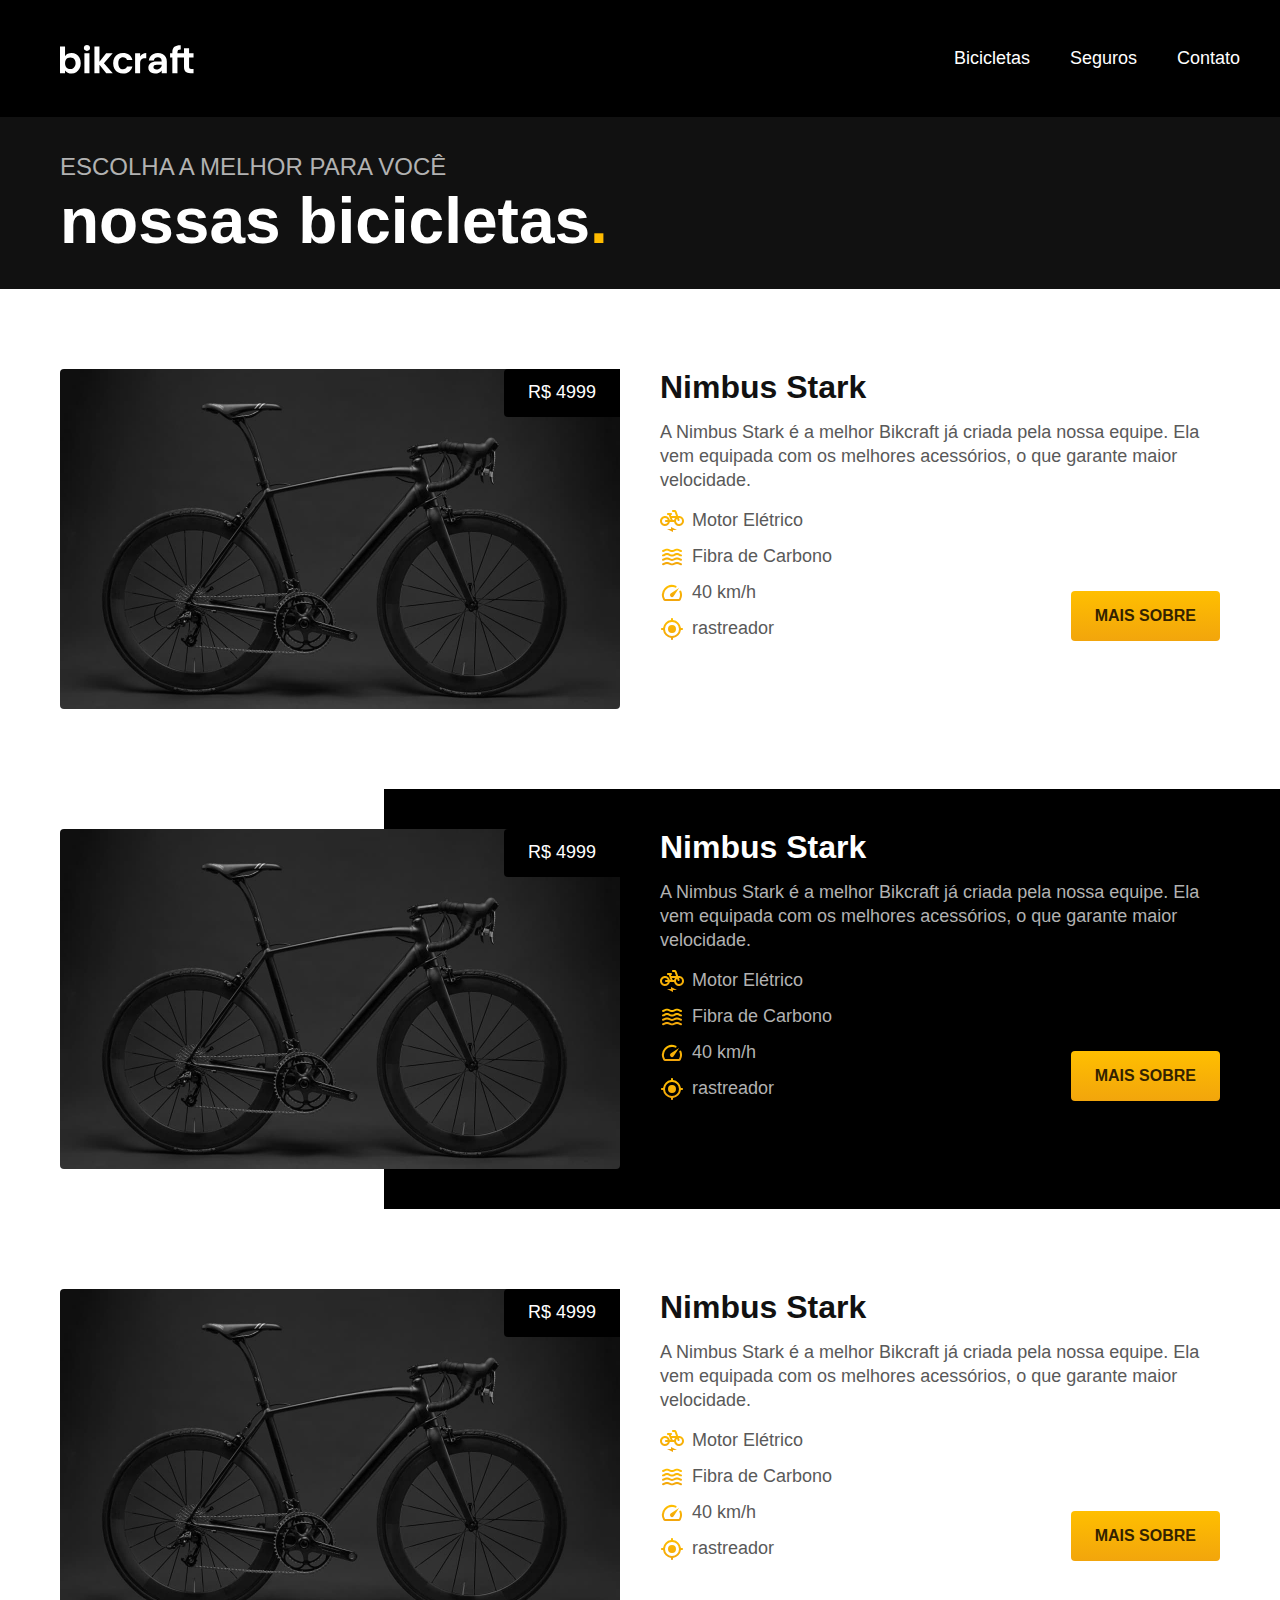
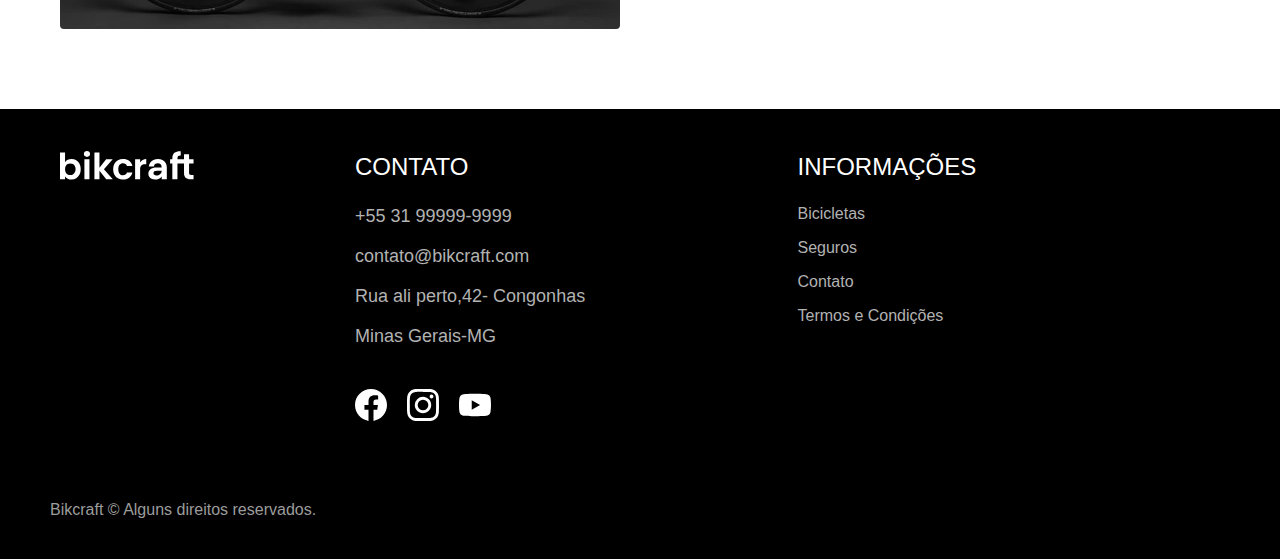
==== bicicletas.html @ 9f727b2f "adicionando página de bicicletas junto com o responsivo" ====
<!DOCTYPE html>
<html lang="pt-br">

<head>
  <meta charset="UTF-8">
  <meta name="viewport" content="width=device-width, initial-scale=1.0">
  <title>Bikcraft- Bicicletas feitas a mão</title>
  <meta name="description" content="Bicicletas elétricas de alta precisão e qualidade,  feitas sob medida para o cliente. Explore o mundo na sua velocidade com a Bikcraft.">
  <link rel="stylesheet" href="./css/style.css">
</head>

<body>
  <header class="header-bg">
    <div class="header">
      <a href="./">
        <img src="./img/bikcraft.svg" alt="Bikcraft">
      </a>
      <nav aria-label="Primária">
        <ul class="header-menu">
          <li><a class="cor-0" href="./bicicletas.html">Bicicletas</a></li>
          <li><a class="cor-0" href="./seguros.html">Seguros</a></li>
          <li><a class="cor-0" href="./contato.html">Contato</a></li>
        </ul>
      </nav>
    </div>
  </header>

  <main>
    <article class="titulo-bg">
      <div class="titulo">
        <p class="cor-5 font-2-l">Escolha a melhor para você</p>
        <h1 class="cor-0 font-1-xxl">nossas bicicletas<span class="cor-p1">.</span></h1>
      </div>
    </article>

    <div class="bicicleta container">
      <div class="bicicleta-imagem">
        <img src="./img/bicicletas/nimbus.jpg" alt="bicicleta preta">
        <span class="cor-0 font-2-m">R$ 4999</span>
      </div>
      <div class="bicicleta-conteudo ">
        <h3 class="cor-11 font-1-xl">Nimbus Stark</h3>
        <p class="cor-8 font-2-m">A Nimbus Stark é a melhor Bikcraft já criada pela nossa equipe. Ela vem equipada com os melhores acessórios, o que garante maior velocidade.</p>
        <ul class="bicicleta-lista cor-8 font-1-m">
          <li>
            <img class="img" src="./img/icones/eletrica.svg" alt="">
            Motor Elétrico
          </li>
          <li>
            <img class="img" src="./img/icones/carbono.svg" alt="">
            Fibra de Carbono
          </li>
          <li>
            <img class="img" src="./img/icones/velocidade.svg" alt="">
            40 km/h
          </li>
          <li>
            <img class="img" src="./img/icones/rastreador.svg" alt="">
            rastreador
          </li>
        </ul>
        <a class="botao" href="./bicicletas/nimbus.html">mais sobre</a>
      </div>
    </div>
    <div class="bicicleta-bg">
      <div class="bicicleta container">
        <div class="bicicleta-imagem">
          <img src="./img/bicicletas/nimbus.jpg" alt="bicicleta preta">
          <span class="cor-0 font-2-m">R$ 4999</span>
        </div>
        <div class="bicicleta-conteudo">
          <h3 class="cor-0 font-1-xl">Nimbus Stark</h3>
          <p class="cor-5 font-2-m">A Nimbus Stark é a melhor Bikcraft já criada pela nossa equipe. Ela vem equipada com os melhores acessórios, o que garante maior velocidade.</p>
          <ul class="bicicleta-lista cor-5 font-1-m">
            <li>
              <img class="img" src="./img/icones/eletrica.svg" alt="">
              Motor Elétrico
            </li>
            <li>
              <img class="img" src="./img/icones/carbono.svg" alt="">
              Fibra de Carbono
            </li>
            <li>
              <img class="img" src="./img/icones/velocidade.svg" alt="">
              40 km/h
            </li>
            <li>
              <img class="img" src="./img/icones/rastreador.svg" alt="">
              rastreador
            </li>
          </ul>
          <a class="botao" href="./bicicletas/nimbus.html">mais sobre</a>
        </div>
      </div>
    </div>
    <div class="bicicleta container">
      <div class="bicicleta-imagem">
        <img src="./img/bicicletas/nimbus.jpg" alt="bicicleta preta">
        <span class="cor-0 font-2-m">R$ 4999</span>
      </div>
      <div class="bicicleta-conteudo">
        <h3 class="cor-11 font-1-xl">Nimbus Stark</h3>
        <p class="cor-8 font-2-m">A Nimbus Stark é a melhor Bikcraft já criada pela nossa equipe. Ela vem equipada com os melhores acessórios, o que garante maior velocidade.</p>
        <ul class="bicicleta-lista cor-8 font-1-m">
          <li>
            <img class="img" src="./img/icones/eletrica.svg" alt="">
            Motor Elétrico
          </li>
          <li>
            <img class="img" src="./img/icones/carbono.svg" alt="">
            Fibra de Carbono
          </li>
          <li>
            <img class="img" src="./img/icones/velocidade.svg" alt="">
            40 km/h
          </li>
          <li>
            <img class="img" src="./img/icones/rastreador.svg" alt="">
            rastreador
          </li>
        </ul>
        <a class="botao" href="./bicicletas/nimbus.html">mais sobre</a>
      </div>
    </div>


  </main>



  <footer class="footer-bg">
    <div class="footer-container">
      <img src="./img/bikcraft.svg" alt="Bikcraft">
      <div class="footer-contato">
        <h3 class="font-2-l cor-0">contato</h3>
        <ul class="cor-5 font-2-m footer-lista">
          <li>+55 31 99999-9999</li>
          <li>contato@bikcraft.com</li>
          <li>Rua ali perto,42- Congonhas</li>
          <li>Minas Gerais-MG</li>
        </ul>
      </div>
      <div class="footer-info">
        <h3 class="font-2-l cor-0">informações</h3>
        <ul class="footer-lista">
          <li><a href="./bicicletas.html">Bicicletas</a></li>
          <li><a href="./seguros.html">Seguros</a></li>
          <li><a href="./contato.html">Contato</a></li>
          <li><a href="./termo.html">Termos e Condições</a></li>
        </ul>
      </div>
      <div class="footer-img">
        <a href=""><img src="./img/redes/facebook.svg" alt=""></a>
        <a href=""><img src="./img/redes/instagram.svg" alt=""></a>
        <a href=""><img src="./img/redes/youtube.svg" alt=""></a>
      </div>
    </div>
    <div class="footer-p">
      <p class="cor-6">Bikcraft © Alguns direitos reservados.</p>
    </div>
  </footer>
---- css/style.css ----
/* global */
@import url(./global/global.css);
@import url(./global/header.css);
@import url(./global/footer.css);

/* home */
@import url(./home/intro.css);
@import url(./home/tecnologia.css);
@import url(./home/parceiros.css);

/* utilidades */
@import url(./utilidades/cores.css);
@import url(./utilidades/tipografia.css);
@import url(./utilidades/componentes.css);

/* bicicletas */
@import url(./bicicletas/bikes-home.css);
@import url(./bicicletas/bicicletas.css);

/* depoimento */
@import url(./depoimento/depoimento.css);

/* seguro */
@import url(./seguro/seguro.css);

/* termos */
@import url(./termos/termo.css);
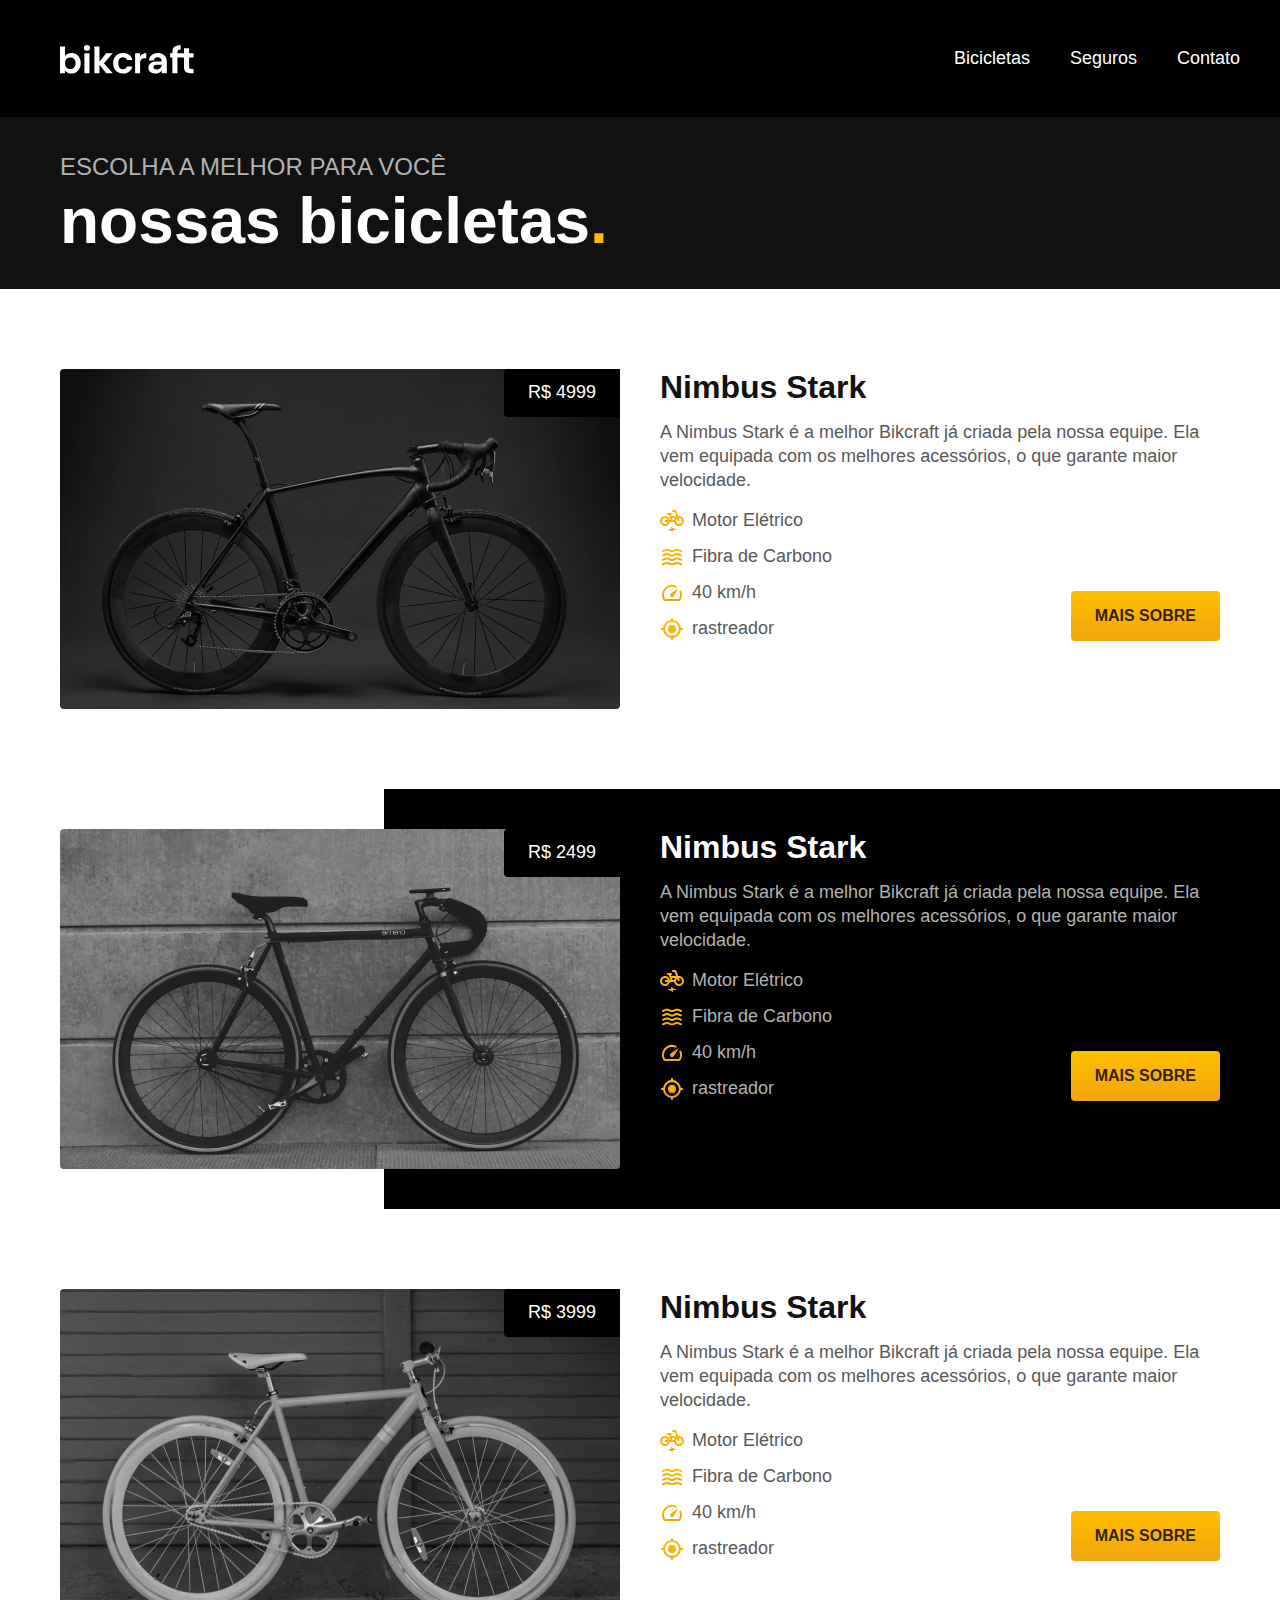
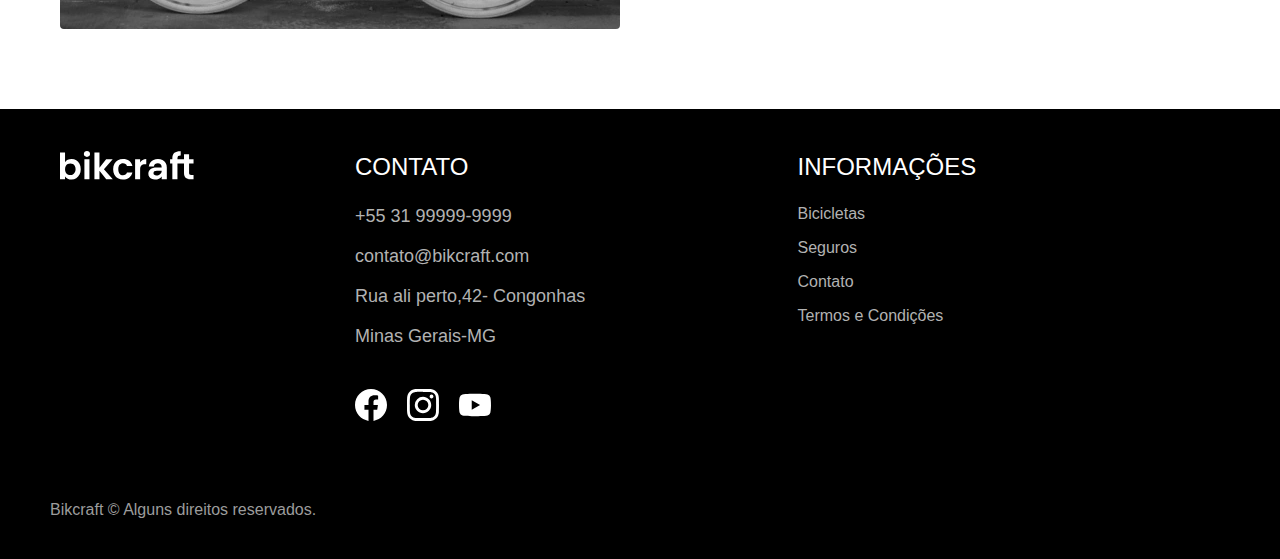
==== commit c0215aa8: "alterando imagens e preços em bicletas.html" ====
--- a/bicicletas.html
+++ b/bicicletas.html
@@ -65,8 +65,8 @@
     <div class="bicicleta-bg">
       <div class="bicicleta container">
         <div class="bicicleta-imagem">
-          <img src="./img/bicicletas/nimbus.jpg" alt="bicicleta preta">
-          <span class="cor-0 font-2-m">R$ 4999</span>
+          <img src="./img/bicicletas/magic.jpg" alt="bicicleta preta">
+          <span class="cor-0 font-2-m">R$ 2499</span>
         </div>
         <div class="bicicleta-conteudo">
           <h3 class="cor-0 font-1-xl">Nimbus Stark</h3>
@@ -89,14 +89,14 @@
               rastreador
             </li>
           </ul>
-          <a class="botao" href="./bicicletas/nimbus.html">mais sobre</a>
+          <a class="botao" href="./bicicletas/magic.html">mais sobre</a>
         </div>
       </div>
     </div>
     <div class="bicicleta container">
       <div class="bicicleta-imagem">
-        <img src="./img/bicicletas/nimbus.jpg" alt="bicicleta preta">
-        <span class="cor-0 font-2-m">R$ 4999</span>
+        <img src="./img/bicicletas/nebula.jpg" alt="bicicleta preta">
+        <span class="cor-0 font-2-m">R$ 3999</span>
       </div>
       <div class="bicicleta-conteudo">
         <h3 class="cor-11 font-1-xl">Nimbus Stark</h3>
@@ -119,7 +119,7 @@
             rastreador
           </li>
         </ul>
-        <a class="botao" href="./bicicletas/nimbus.html">mais sobre</a>
+        <a class="botao" href="./bicicletas/nebula.html">mais sobre</a>
       </div>
     </div>
 
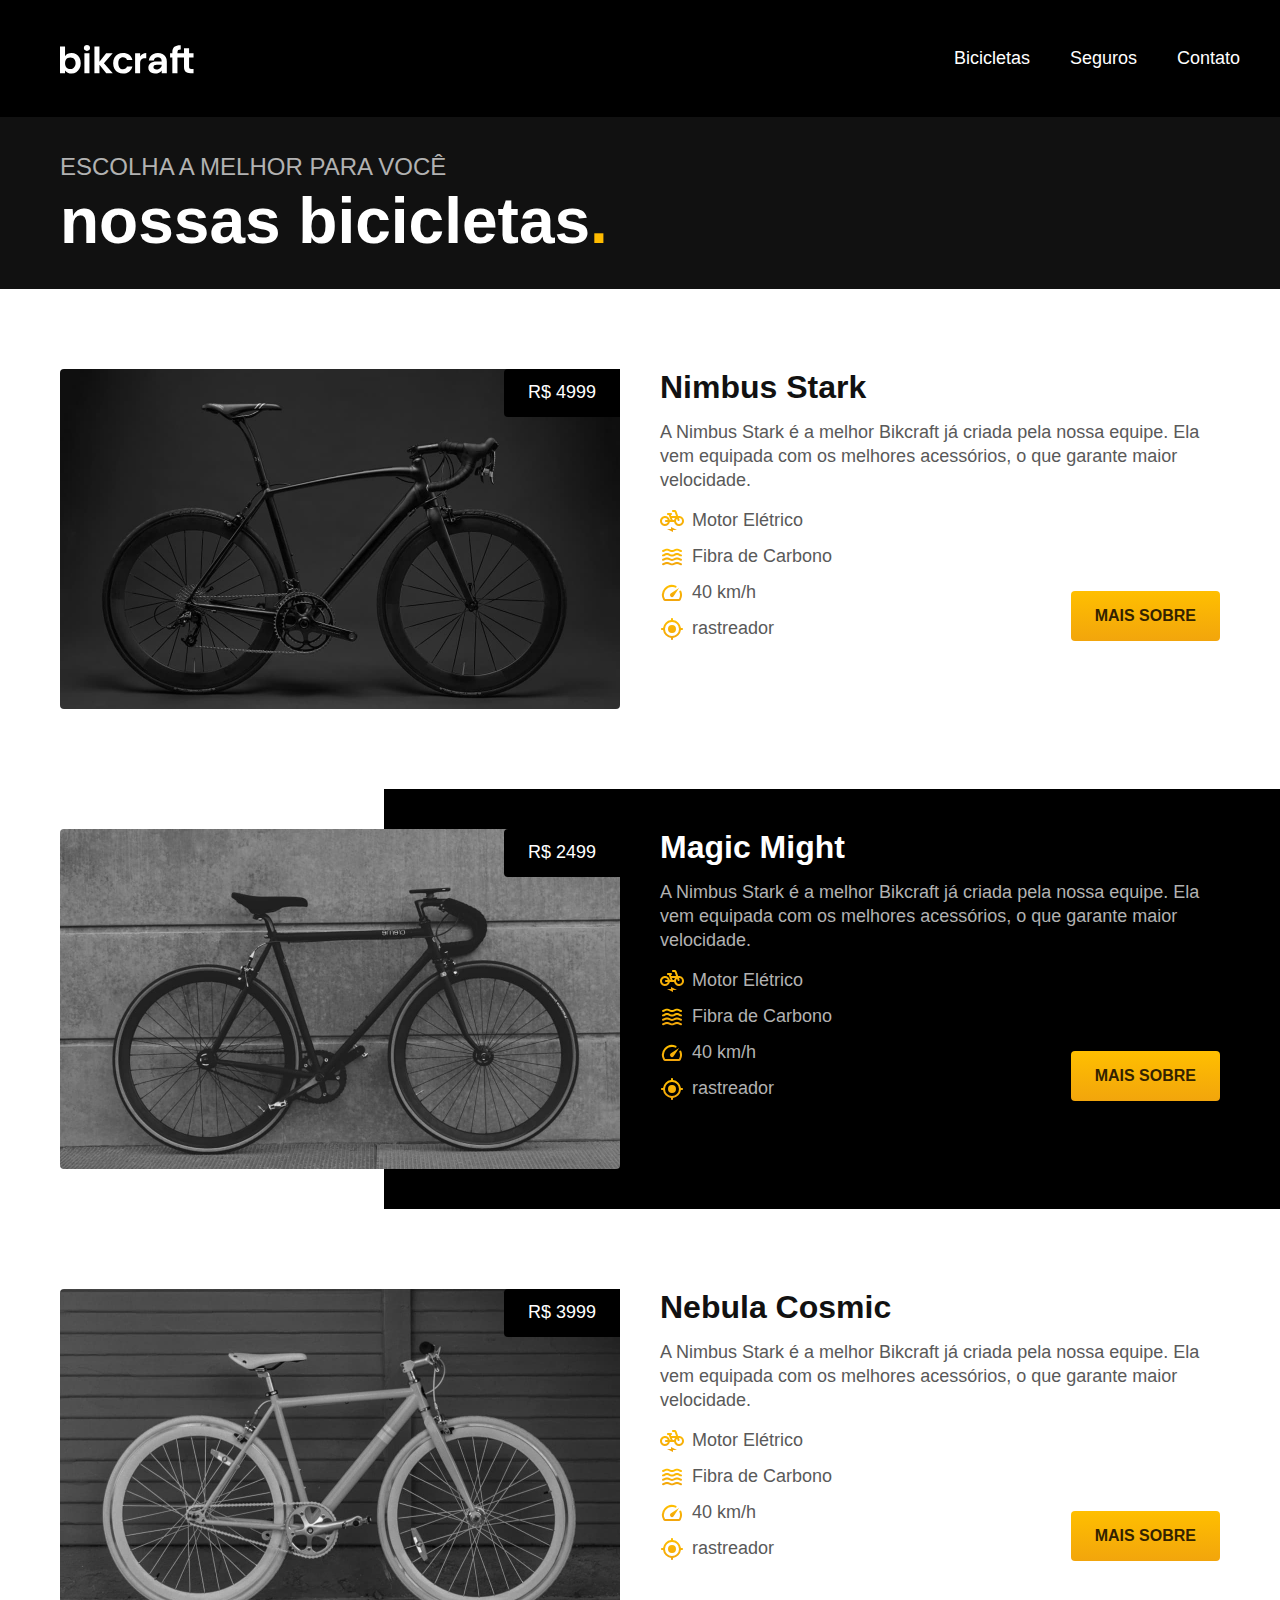
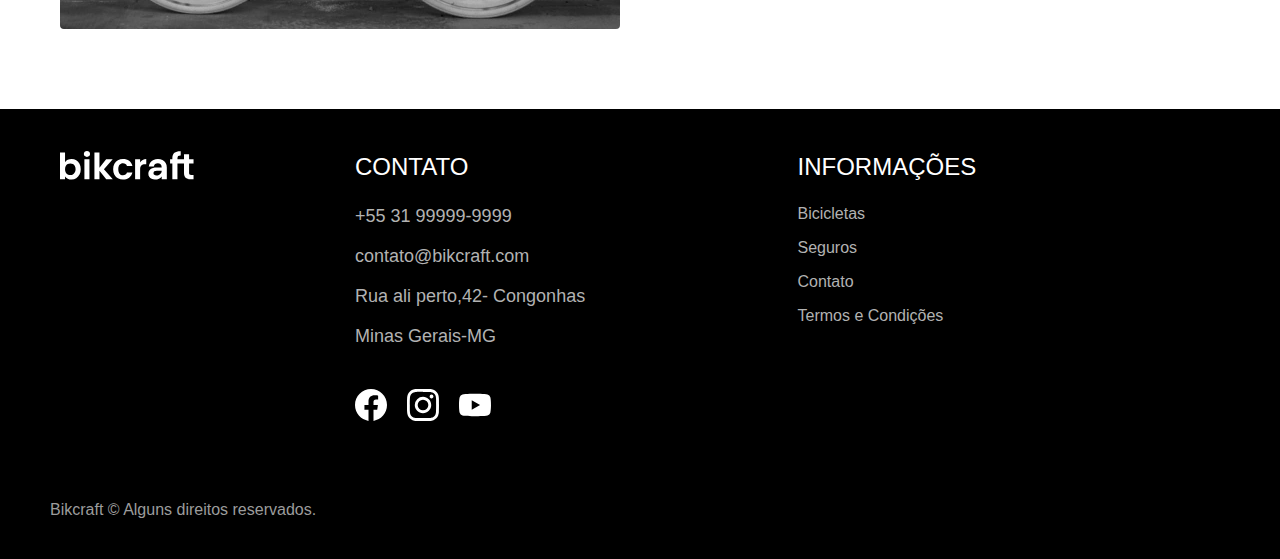
==== commit 6b83131e: "alterando nomes da segunda e terceira bicicleta" ====
--- a/bicicletas.html
+++ b/bicicletas.html
@@ -69,7 +69,7 @@
           <span class="cor-0 font-2-m">R$ 2499</span>
         </div>
         <div class="bicicleta-conteudo">
-          <h3 class="cor-0 font-1-xl">Nimbus Stark</h3>
+          <h3 class="cor-0 font-1-xl">Magic Might</h3>
           <p class="cor-5 font-2-m">A Nimbus Stark é a melhor Bikcraft já criada pela nossa equipe. Ela vem equipada com os melhores acessórios, o que garante maior velocidade.</p>
           <ul class="bicicleta-lista cor-5 font-1-m">
             <li>
@@ -99,7 +99,7 @@
         <span class="cor-0 font-2-m">R$ 3999</span>
       </div>
       <div class="bicicleta-conteudo">
-        <h3 class="cor-11 font-1-xl">Nimbus Stark</h3>
+        <h3 class="cor-11 font-1-xl">Nebula Cosmic</h3>
         <p class="cor-8 font-2-m">A Nimbus Stark é a melhor Bikcraft já criada pela nossa equipe. Ela vem equipada com os melhores acessórios, o que garante maior velocidade.</p>
         <ul class="bicicleta-lista cor-8 font-1-m">
           <li>
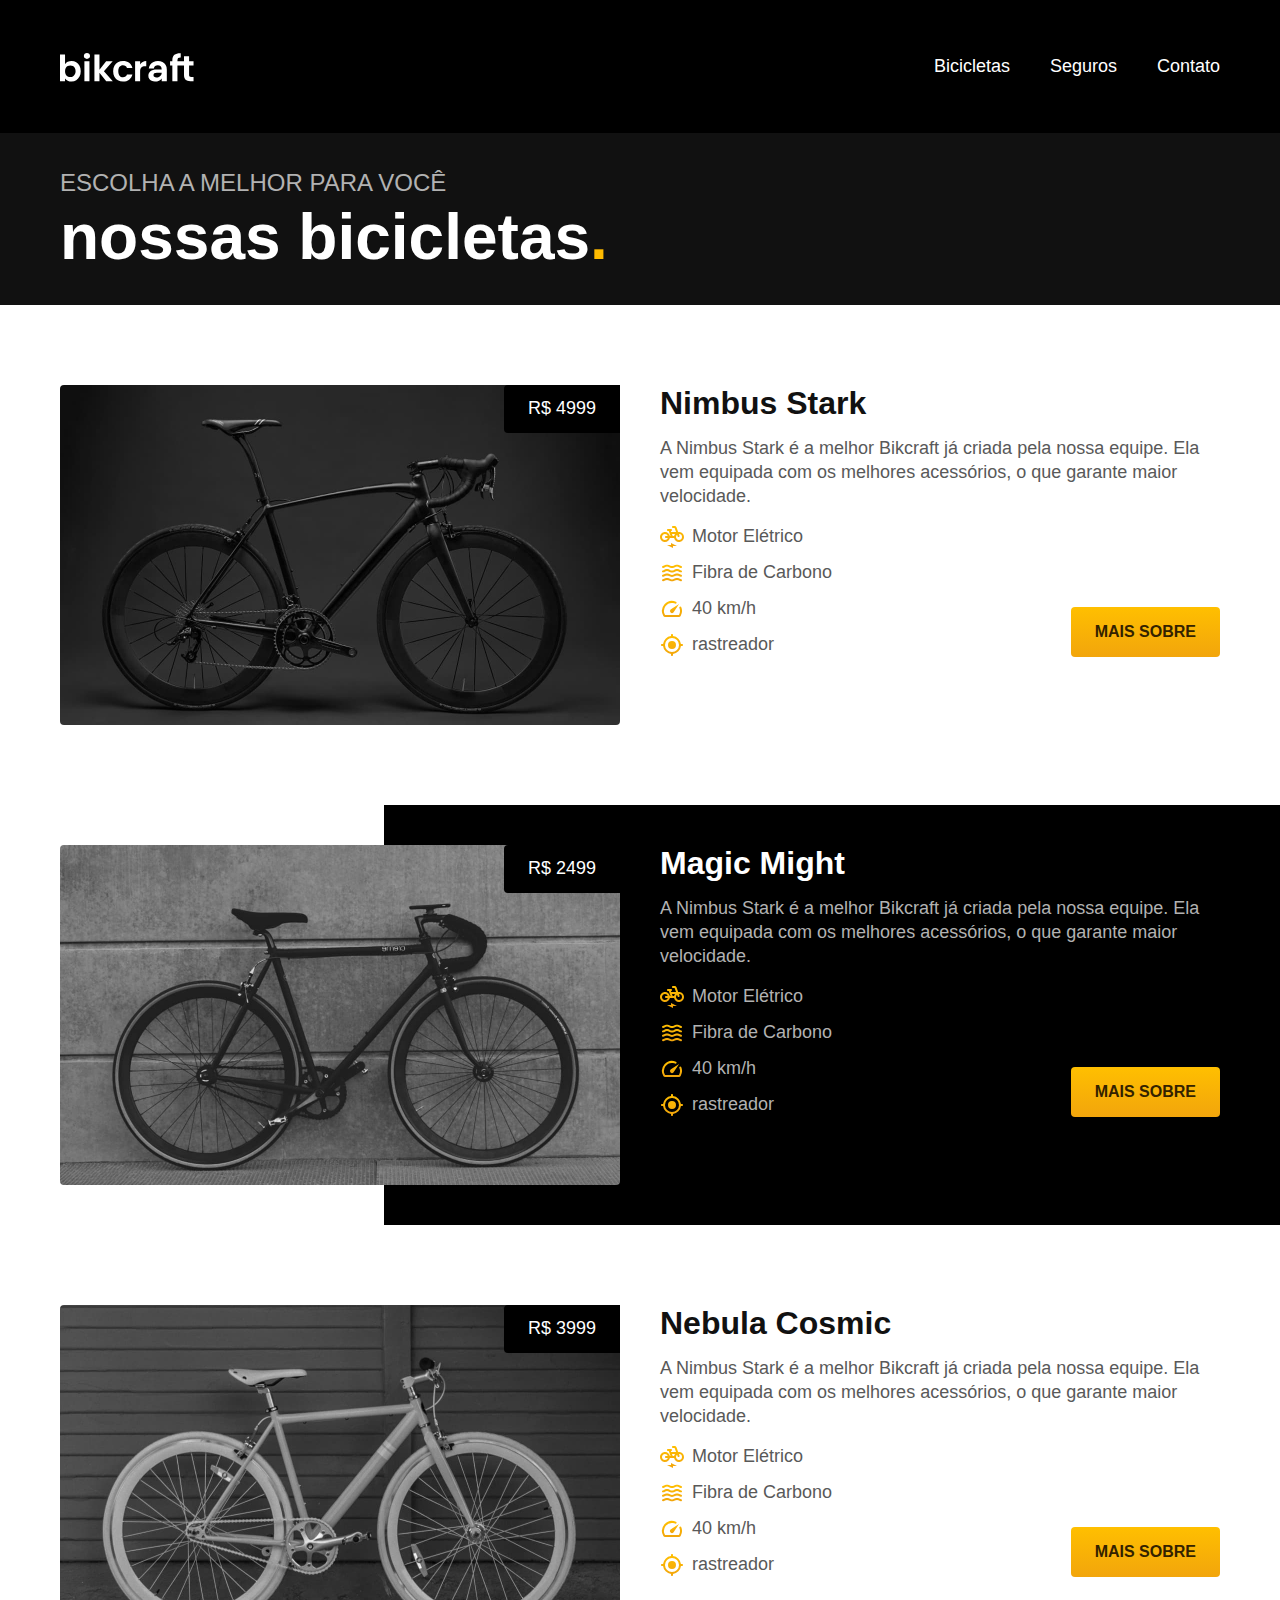
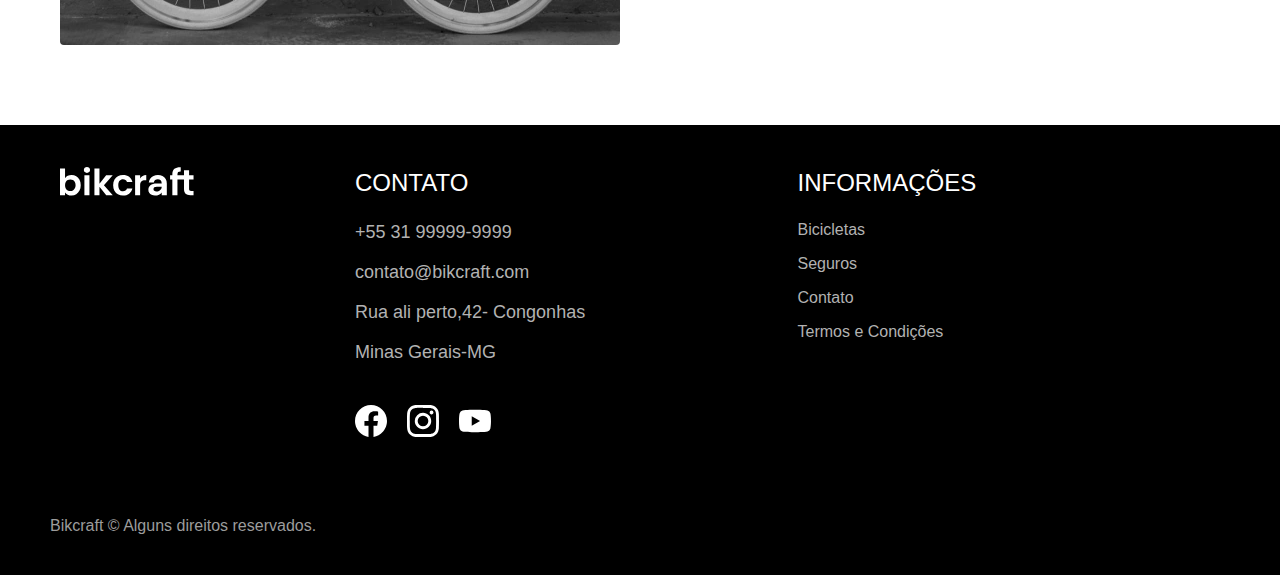
==== commit 8987378a: "adicionando container no header de bicicletas.html e index.html" ====
--- a/bicicletas.html
+++ b/bicicletas.html
@@ -4,14 +4,14 @@
 <head>
   <meta charset="UTF-8">
   <meta name="viewport" content="width=device-width, initial-scale=1.0">
-  <title>Bikcraft- Bicicletas feitas a mão</title>
-  <meta name="description" content="Bicicletas elétricas de alta precisão e qualidade,  feitas sob medida para o cliente. Explore o mundo na sua velocidade com a Bikcraft.">
+  <title>Bikcraft- Bicicletas</title>
+  <meta name="description" content="Bicicletas elétricas de alta precisão e qualidade, feitas sob medida para o cliente. Explore o mundo na sua velocidade com a Bikcraft.">
   <link rel="stylesheet" href="./css/style.css">
 </head>
 
 <body>
   <header class="header-bg">
-    <div class="header">
+    <div class="header container ">
       <a href="./">
         <img src="./img/bikcraft.svg" alt="Bikcraft">
       </a>
@@ -26,7 +26,7 @@
   </header>
 
   <main>
-    <article class="titulo-bg">
+    <article class="titulo-bg" aria-label="titulo">
       <div class="titulo">
         <p class="cor-5 font-2-l">Escolha a melhor para você</p>
         <h1 class="cor-0 font-1-xxl">nossas bicicletas<span class="cor-p1">.</span></h1>
--- a/css/style.css
+++ b/css/style.css
@@ -21,6 +21,7 @@
 @import url(./depoimento/depoimento.css);
 
 /* seguro */
+@import url(./seguro/seguro-home.css);
 @import url(./seguro/seguro.css);
 
 /* termos */
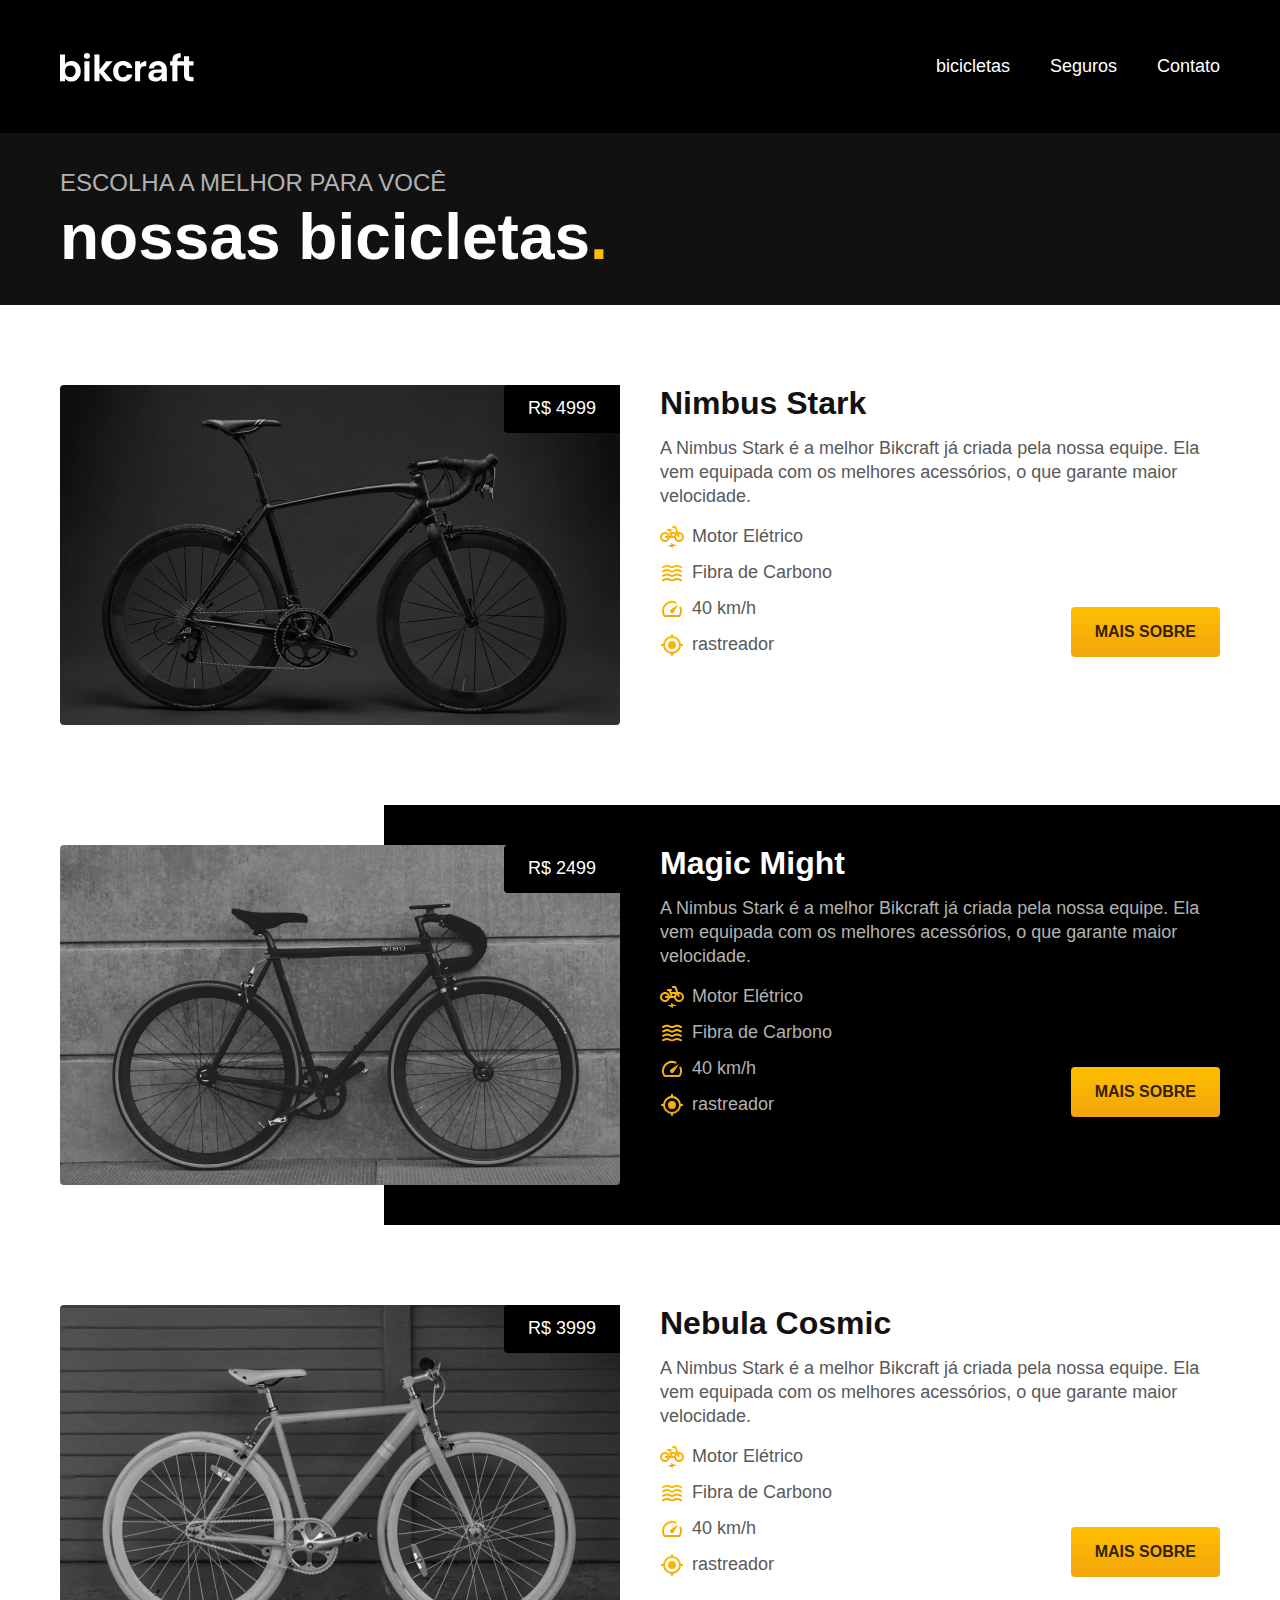
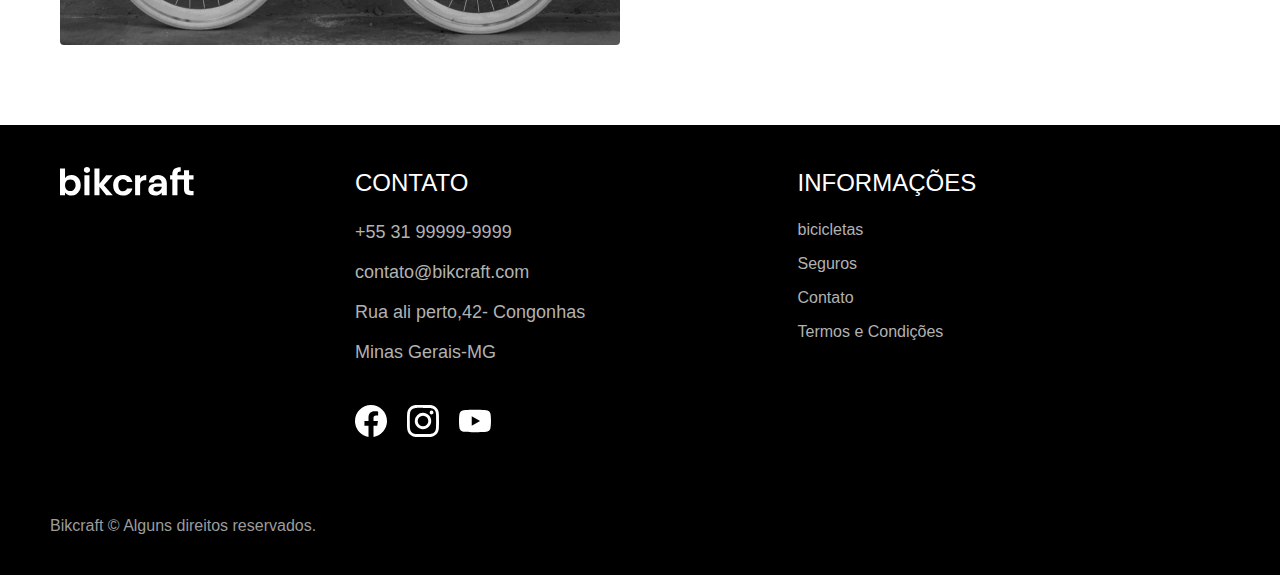
==== commit 599ceb7b: "adicionando paginas individuais de cada modelo bikcraft" ====
--- a/bicicletas.html
+++ b/bicicletas.html
@@ -4,8 +4,8 @@
 <head>
   <meta charset="UTF-8">
   <meta name="viewport" content="width=device-width, initial-scale=1.0">
-  <title>Bikcraft- Bicicletas</title>
-  <meta name="description" content="Bicicletas elétricas de alta precisão e qualidade, feitas sob medida para o cliente. Explore o mundo na sua velocidade com a Bikcraft.">
+  <title>Bikcraft- bicicletas</title>
+  <meta name="description" content="bicicletas elétricas de alta precisão e qualidade, feitas sob medida para o cliente. Explore o mundo na sua velocidade com a Bikcraft.">
   <link rel="stylesheet" href="./css/style.css">
 </head>
 
@@ -17,7 +17,7 @@
       </a>
       <nav aria-label="Primária">
         <ul class="header-menu">
-          <li><a class="cor-0" href="./bicicletas.html">Bicicletas</a></li>
+          <li><a class="cor-0" href="./bicicletas.html">bicicletas</a></li>
           <li><a class="cor-0" href="./seguros.html">Seguros</a></li>
           <li><a class="cor-0" href="./contato.html">Contato</a></li>
         </ul>
@@ -33,15 +33,15 @@
       </div>
     </article>
 
-    <div class="bicicleta container">
-      <div class="bicicleta-imagem">
+    <div class="bicicletas container">
+      <div class="bicicletas-imagem">
         <img src="./img/bicicletas/nimbus.jpg" alt="bicicleta preta">
         <span class="cor-0 font-2-m">R$ 4999</span>
       </div>
-      <div class="bicicleta-conteudo ">
+      <div class="bicicletas-conteudo ">
         <h3 class="cor-11 font-1-xl">Nimbus Stark</h3>
         <p class="cor-8 font-2-m">A Nimbus Stark é a melhor Bikcraft já criada pela nossa equipe. Ela vem equipada com os melhores acessórios, o que garante maior velocidade.</p>
-        <ul class="bicicleta-lista cor-8 font-1-m">
+        <ul class="bicicletas-lista cor-8 font-1-m">
           <li>
             <img class="img" src="./img/icones/eletrica.svg" alt="">
             Motor Elétrico
@@ -59,19 +59,19 @@
             rastreador
           </li>
         </ul>
-        <a class="botao" href="./bicicletas/nimbus.html">mais sobre</a>
+        <a class="botao" href="./bicicleta/nimbus.html">mais sobre</a>
       </div>
     </div>
-    <div class="bicicleta-bg">
-      <div class="bicicleta container">
-        <div class="bicicleta-imagem">
+    <div class="bicicletas-bg">
+      <div class="bicicletas container">
+        <div class="bicicletas-imagem">
           <img src="./img/bicicletas/magic.jpg" alt="bicicleta preta">
           <span class="cor-0 font-2-m">R$ 2499</span>
         </div>
-        <div class="bicicleta-conteudo">
+        <div class="bicicletas-conteudo">
           <h3 class="cor-0 font-1-xl">Magic Might</h3>
           <p class="cor-5 font-2-m">A Nimbus Stark é a melhor Bikcraft já criada pela nossa equipe. Ela vem equipada com os melhores acessórios, o que garante maior velocidade.</p>
-          <ul class="bicicleta-lista cor-5 font-1-m">
+          <ul class="bicicletas-lista cor-5 font-1-m">
             <li>
               <img class="img" src="./img/icones/eletrica.svg" alt="">
               Motor Elétrico
@@ -89,19 +89,19 @@
               rastreador
             </li>
           </ul>
-          <a class="botao" href="./bicicletas/magic.html">mais sobre</a>
+          <a class="botao" href="./bicicleta/magic.html">mais sobre</a>
         </div>
       </div>
     </div>
-    <div class="bicicleta container">
-      <div class="bicicleta-imagem">
+    <div class="bicicletas container">
+      <div class="bicicletas-imagem">
         <img src="./img/bicicletas/nebula.jpg" alt="bicicleta preta">
         <span class="cor-0 font-2-m">R$ 3999</span>
       </div>
-      <div class="bicicleta-conteudo">
+      <div class="bicicletas-conteudo">
         <h3 class="cor-11 font-1-xl">Nebula Cosmic</h3>
         <p class="cor-8 font-2-m">A Nimbus Stark é a melhor Bikcraft já criada pela nossa equipe. Ela vem equipada com os melhores acessórios, o que garante maior velocidade.</p>
-        <ul class="bicicleta-lista cor-8 font-1-m">
+        <ul class="bicicletas-lista cor-8 font-1-m">
           <li>
             <img class="img" src="./img/icones/eletrica.svg" alt="">
             Motor Elétrico
@@ -119,10 +119,9 @@
             rastreador
           </li>
         </ul>
-        <a class="botao" href="./bicicletas/nebula.html">mais sobre</a>
+        <a class="botao" href="./bicicleta/nebula.html">mais sobre</a>
       </div>
     </div>
-
 
   </main>
 
@@ -143,7 +142,7 @@
       <div class="footer-info">
         <h3 class="font-2-l cor-0">informações</h3>
         <ul class="footer-lista">
-          <li><a href="./bicicletas.html">Bicicletas</a></li>
+          <li><a href="./bicicletas.html">bicicletas</a></li>
           <li><a href="./seguros.html">Seguros</a></li>
           <li><a href="./contato.html">Contato</a></li>
           <li><a href="./termo.html">Termos e Condições</a></li>
--- a/css/style.css
+++ b/css/style.css
@@ -16,6 +16,7 @@
 /* bicicletas */
 @import url(./bicicletas/bikes-home.css);
 @import url(./bicicletas/bicicletas.css);
+@import url(./bicicleta/bicicleta.css);
 
 /* depoimento */
 @import url(./depoimento/depoimento.css);
@@ -23,6 +24,7 @@
 /* seguro */
 @import url(./seguro/seguro-home.css);
 @import url(./seguro/seguro.css);
+@import url(./seguro/perguntas.css);
 
 /* termos */
 @import url(./termos/termo.css);
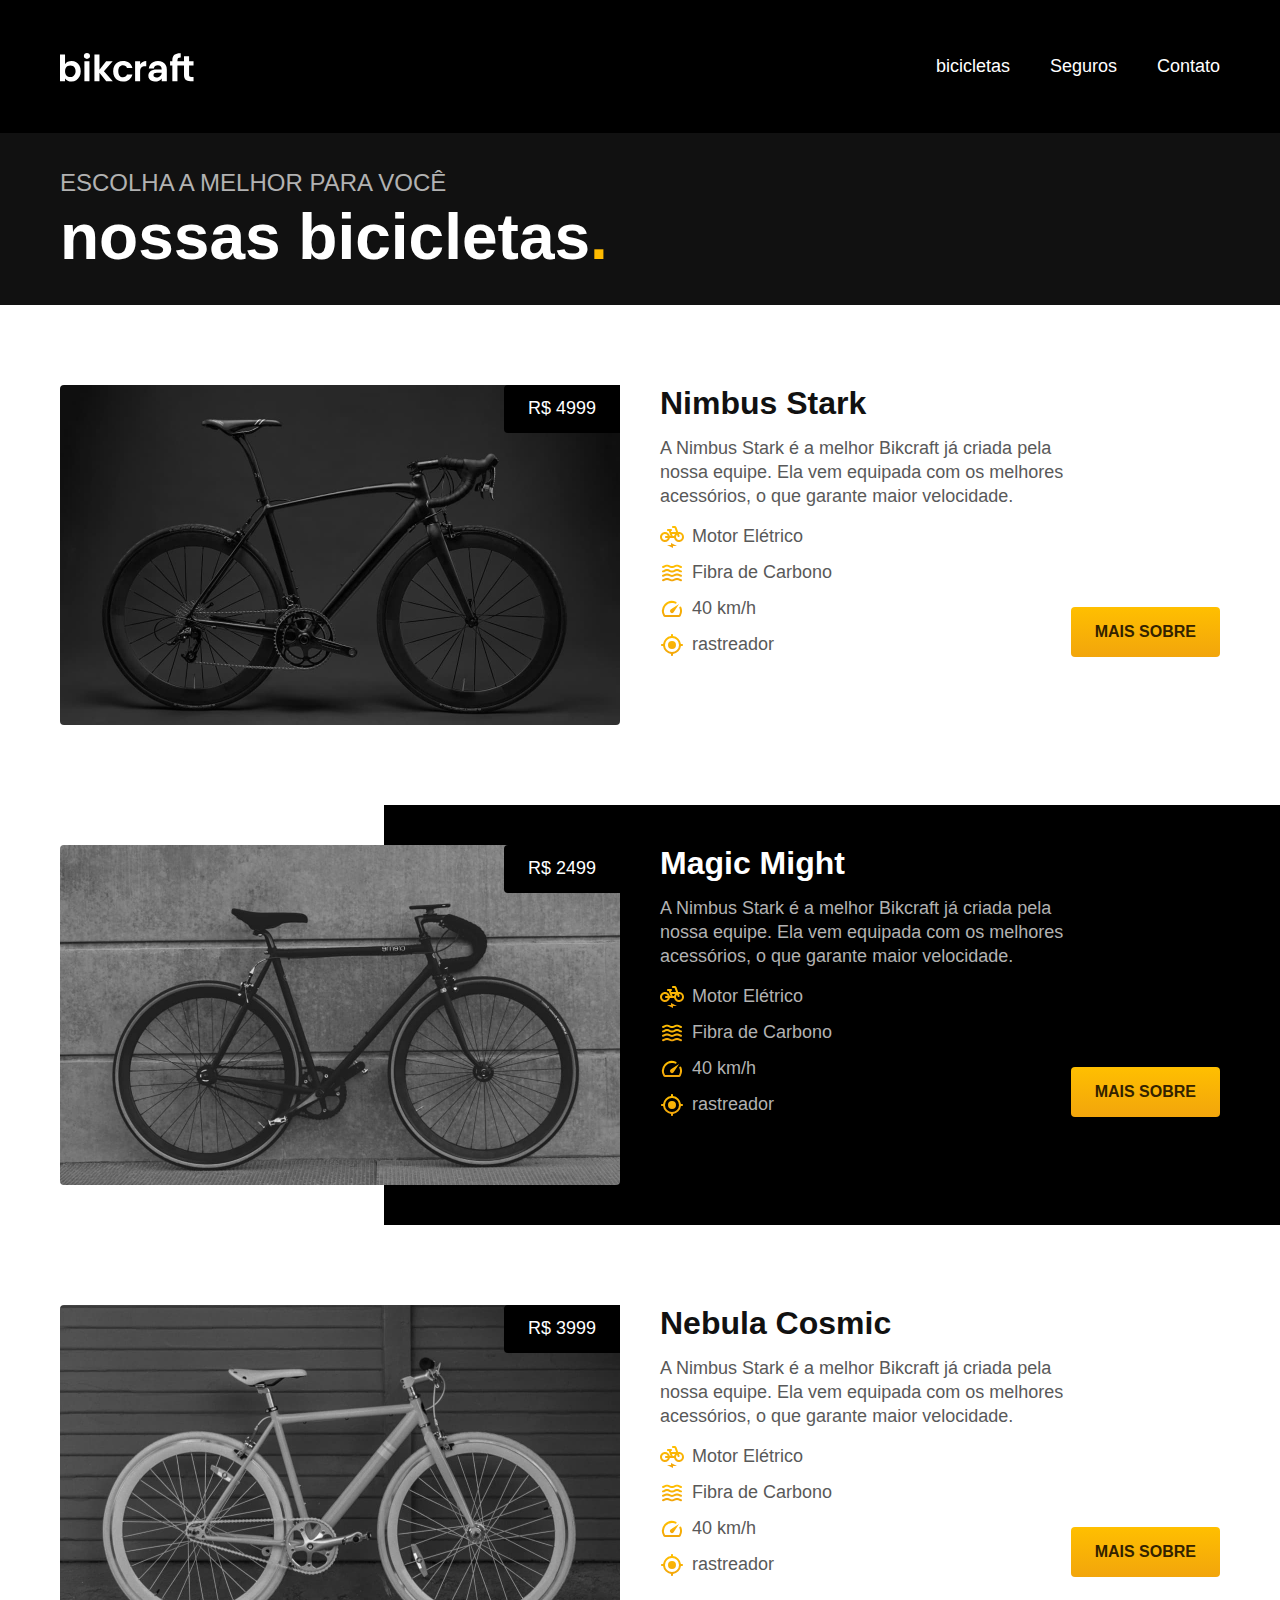
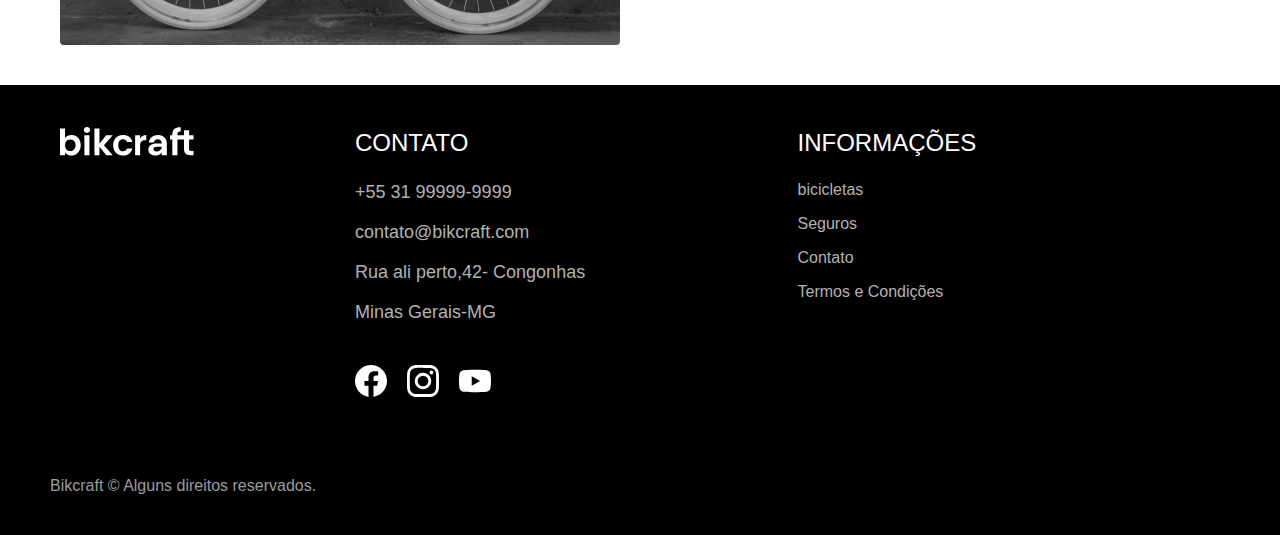
==== commit c0917baa: "adicionando um <a> maior em cada bikcraft em bicicletas.html" ====
--- a/bicicletas.html
+++ b/bicicletas.html
@@ -33,45 +33,16 @@
       </div>
     </article>
 
-    <div class="bicicletas container">
-      <div class="bicicletas-imagem">
-        <img src="./img/bicicletas/nimbus.jpg" alt="bicicleta preta">
-        <span class="cor-0 font-2-m">R$ 4999</span>
-      </div>
-      <div class="bicicletas-conteudo ">
-        <h3 class="cor-11 font-1-xl">Nimbus Stark</h3>
-        <p class="cor-8 font-2-m">A Nimbus Stark é a melhor Bikcraft já criada pela nossa equipe. Ela vem equipada com os melhores acessórios, o que garante maior velocidade.</p>
-        <ul class="bicicletas-lista cor-8 font-1-m">
-          <li>
-            <img class="img" src="./img/icones/eletrica.svg" alt="">
-            Motor Elétrico
-          </li>
-          <li>
-            <img class="img" src="./img/icones/carbono.svg" alt="">
-            Fibra de Carbono
-          </li>
-          <li>
-            <img class="img" src="./img/icones/velocidade.svg" alt="">
-            40 km/h
-          </li>
-          <li>
-            <img class="img" src="./img/icones/rastreador.svg" alt="">
-            rastreador
-          </li>
-        </ul>
-        <a class="botao" href="./bicicleta/nimbus.html">mais sobre</a>
-      </div>
-    </div>
-    <div class="bicicletas-bg">
+    <a href="./bicicleta/nimbus.html">
       <div class="bicicletas container">
         <div class="bicicletas-imagem">
-          <img src="./img/bicicletas/magic.jpg" alt="bicicleta preta">
-          <span class="cor-0 font-2-m">R$ 2499</span>
+          <img src="./img/bicicletas/nimbus.jpg" alt="bicicleta preta">
+          <span class="cor-0 font-2-m">R$ 4999</span>
         </div>
-        <div class="bicicletas-conteudo">
-          <h3 class="cor-0 font-1-xl">Magic Might</h3>
-          <p class="cor-5 font-2-m">A Nimbus Stark é a melhor Bikcraft já criada pela nossa equipe. Ela vem equipada com os melhores acessórios, o que garante maior velocidade.</p>
-          <ul class="bicicletas-lista cor-5 font-1-m">
+        <div class="bicicletas-conteudo ">
+          <h3 class="cor-11 font-1-xl">Nimbus Stark</h3>
+          <p class="cor-8 font-2-m">A Nimbus Stark é a melhor Bikcraft já criada pela nossa equipe. Ela vem equipada com os melhores acessórios, o que garante maior velocidade.</p>
+          <ul class="bicicletas-lista cor-8 font-1-m">
             <li>
               <img class="img" src="./img/icones/eletrica.svg" alt="">
               Motor Elétrico
@@ -89,39 +60,74 @@
               rastreador
             </li>
           </ul>
-          <a class="botao" href="./bicicleta/magic.html">mais sobre</a>
+          <a class="botao" href="./bicicleta/nimbus.html">mais sobre</a>
         </div>
       </div>
-    </div>
-    <div class="bicicletas container">
-      <div class="bicicletas-imagem">
-        <img src="./img/bicicletas/nebula.jpg" alt="bicicleta preta">
-        <span class="cor-0 font-2-m">R$ 3999</span>
+    </a>
+    <a href="./bicicleta/magic.html">
+      <div class="bicicletas-bg">
+        <div class="bicicletas container">
+          <div class="bicicletas-imagem">
+            <img src="./img/bicicletas/magic.jpg" alt="bicicleta preta">
+            <span class="cor-0 font-2-m">R$ 2499</span>
+          </div>
+          <div class="bicicletas-conteudo">
+            <h3 class="cor-0 font-1-xl">Magic Might</h3>
+            <p class="cor-5 font-2-m">A Nimbus Stark é a melhor Bikcraft já criada pela nossa equipe. Ela vem equipada com os melhores acessórios, o que garante maior velocidade.</p>
+            <ul class="bicicletas-lista cor-5 font-1-m">
+              <li>
+                <img class="img" src="./img/icones/eletrica.svg" alt="">
+                Motor Elétrico
+              </li>
+              <li>
+                <img class="img" src="./img/icones/carbono.svg" alt="">
+                Fibra de Carbono
+              </li>
+              <li>
+                <img class="img" src="./img/icones/velocidade.svg" alt="">
+                40 km/h
+              </li>
+              <li>
+                <img class="img" src="./img/icones/rastreador.svg" alt="">
+                rastreador
+              </li>
+            </ul>
+            <a class="botao" href="./bicicleta/magic.html">mais sobre</a>
+          </div>
+        </div>
       </div>
-      <div class="bicicletas-conteudo">
-        <h3 class="cor-11 font-1-xl">Nebula Cosmic</h3>
-        <p class="cor-8 font-2-m">A Nimbus Stark é a melhor Bikcraft já criada pela nossa equipe. Ela vem equipada com os melhores acessórios, o que garante maior velocidade.</p>
-        <ul class="bicicletas-lista cor-8 font-1-m">
-          <li>
-            <img class="img" src="./img/icones/eletrica.svg" alt="">
-            Motor Elétrico
-          </li>
-          <li>
-            <img class="img" src="./img/icones/carbono.svg" alt="">
-            Fibra de Carbono
-          </li>
-          <li>
-            <img class="img" src="./img/icones/velocidade.svg" alt="">
-            40 km/h
-          </li>
-          <li>
-            <img class="img" src="./img/icones/rastreador.svg" alt="">
-            rastreador
-          </li>
-        </ul>
-        <a class="botao" href="./bicicleta/nebula.html">mais sobre</a>
+    </a>
+    <a href="./bicicleta/nebula.html">
+      <div class="bicicletas container">
+        <div class="bicicletas-imagem">
+          <img src="./img/bicicletas/nebula.jpg" alt="bicicleta preta">
+          <span class="cor-0 font-2-m">R$ 3999</span>
+        </div>
+        <div class="bicicletas-conteudo">
+          <h3 class="cor-11 font-1-xl">Nebula Cosmic</h3>
+          <p class="cor-8 font-2-m">A Nimbus Stark é a melhor Bikcraft já criada pela nossa equipe. Ela vem equipada com os melhores acessórios, o que garante maior velocidade.</p>
+          <ul class="bicicletas-lista cor-8 font-1-m">
+            <li>
+              <img class="img" src="./img/icones/eletrica.svg" alt="">
+              Motor Elétrico
+            </li>
+            <li>
+              <img class="img" src="./img/icones/carbono.svg" alt="">
+              Fibra de Carbono
+            </li>
+            <li>
+              <img class="img" src="./img/icones/velocidade.svg" alt="">
+              40 km/h
+            </li>
+            <li>
+              <img class="img" src="./img/icones/rastreador.svg" alt="">
+              rastreador
+            </li>
+          </ul>
+          <a class="botao" href="./bicicleta/nebula.html">mais sobre</a>
+        </div>
       </div>
-    </div>
+    </a>
 
   </main>
 
